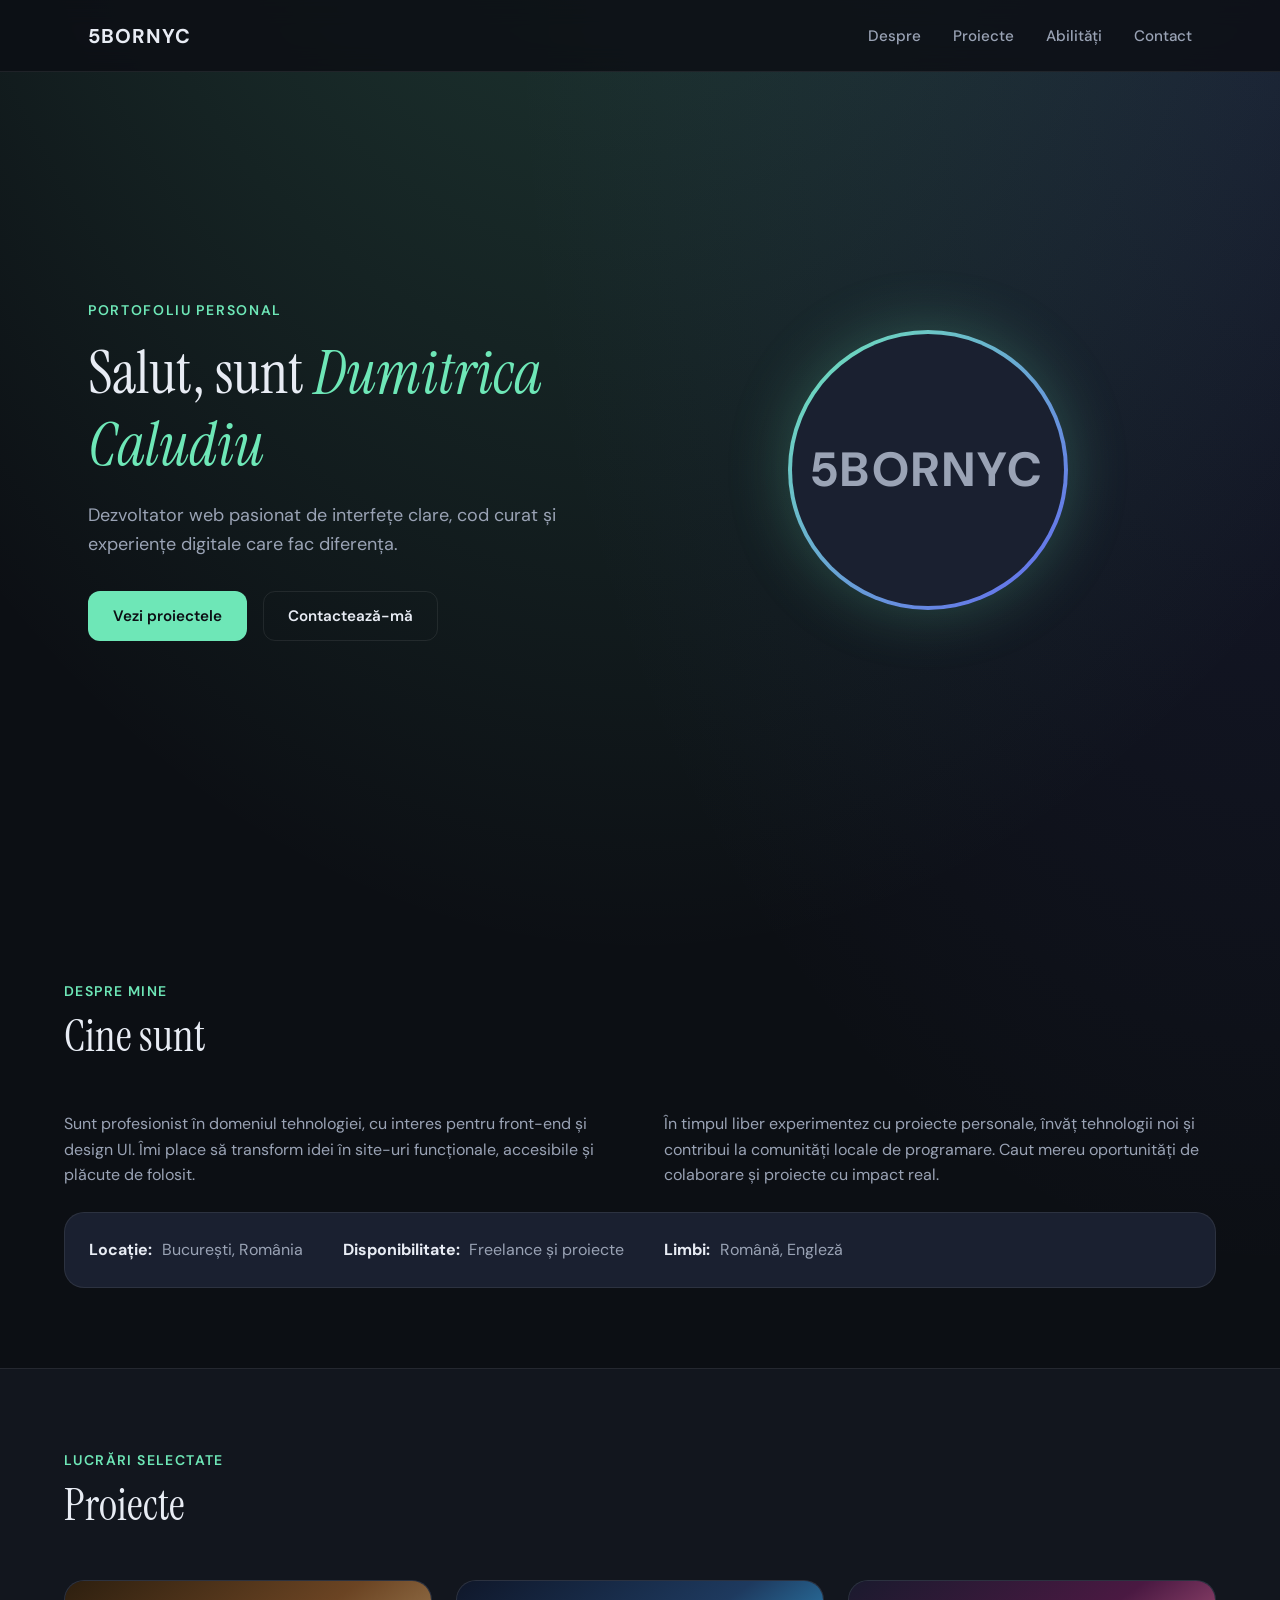
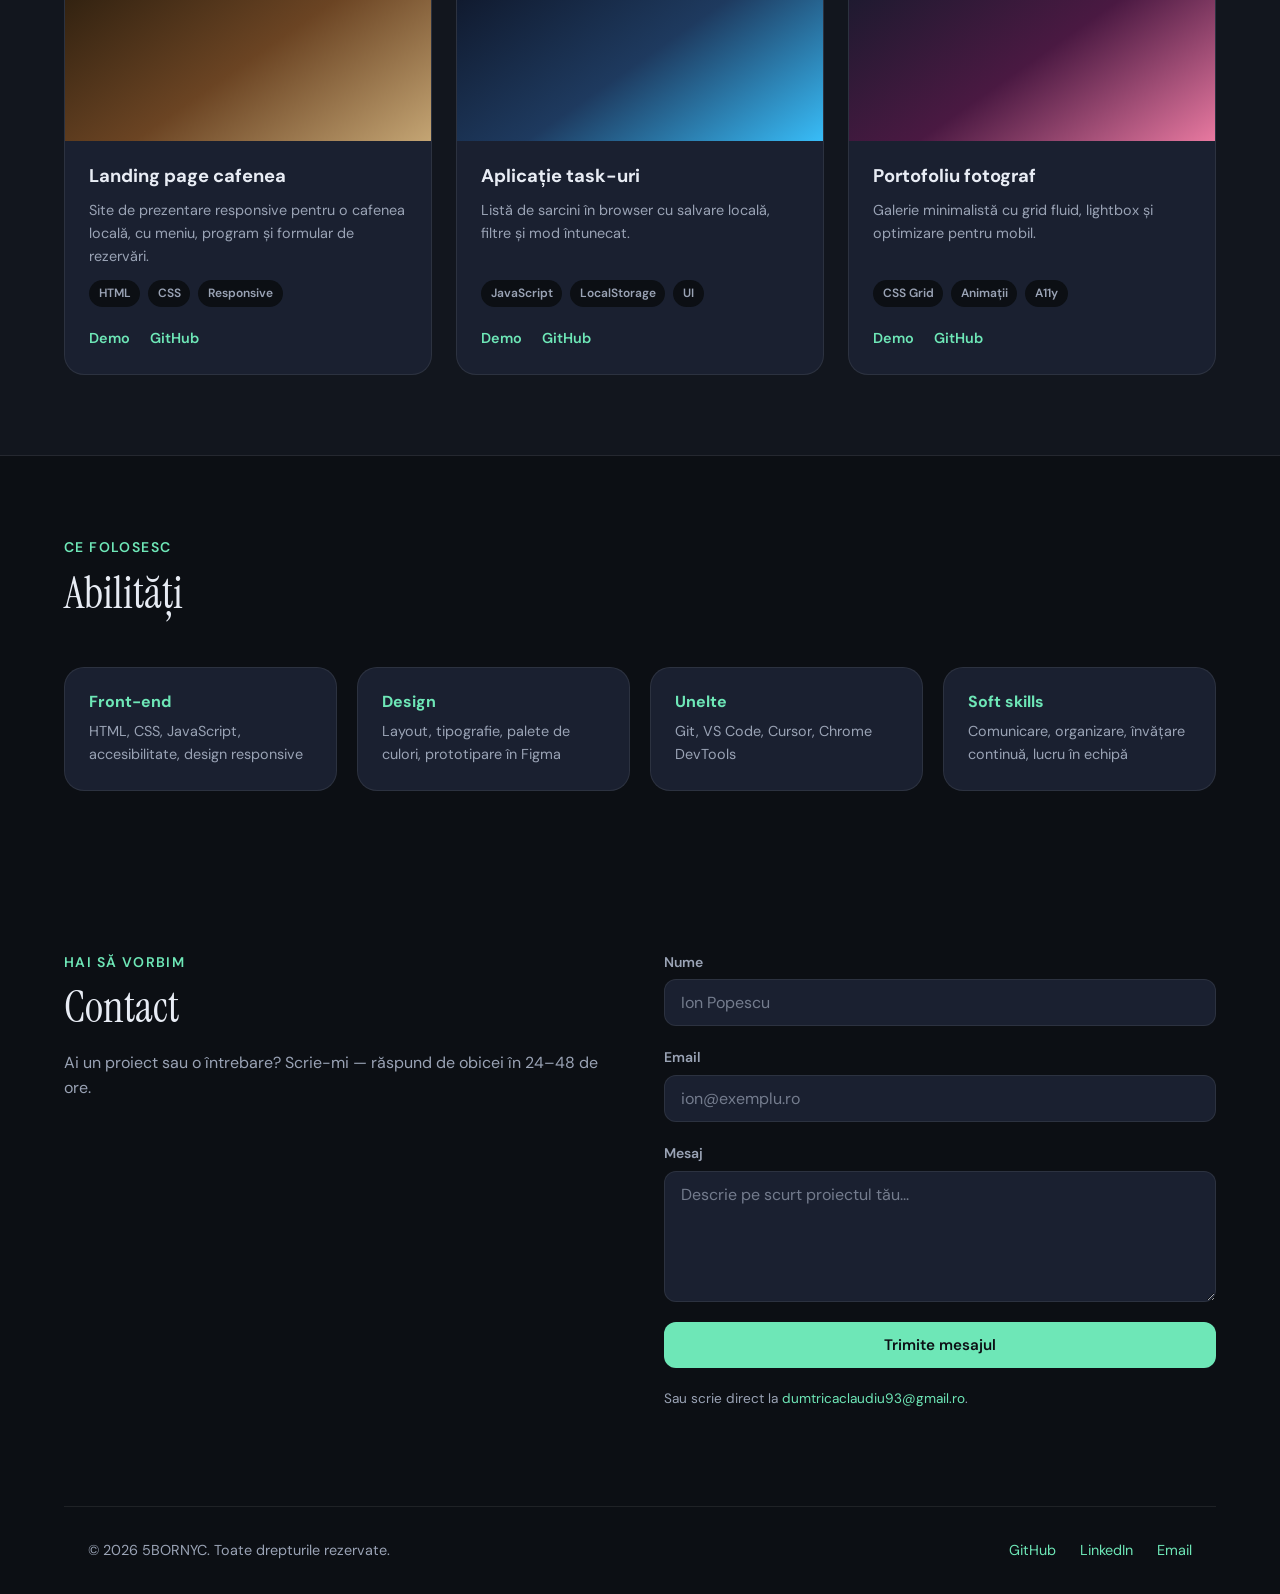
==== index.html @ 917e3f23 "Add files via upload" ====
<!DOCTYPE html>
<html lang="ro">
  <head>
    <meta charset="UTF-8" />
    <meta name="viewport" content="width=device-width, initial-scale=1.0" />
    <meta
      name="description"
      content="Portofoliu personal — proiecte, abilități și contact."
    />
    <title>Portofoliu |Dumitrica Claudiu</title>
    <link rel="preconnect" href="https://fonts.googleapis.com" />
    <link rel="preconnect" href="https://fonts.gstatic.com" crossorigin />
    <link
      href="https://fonts.googleapis.com/css2?family=DM+Sans:ital,opsz,wght@0,9..40,400;0,9..40,500;0,9..40,600;0,9..40,700;1,9..40,400&family=Instrument+Serif:ital@0;1&display=swap"
      rel="stylesheet"
    />
    <link rel="stylesheet" href="styles.css" />
  </head>

  <body>
    <a class="skip-link" href="#continut">Sari la conținut</a>

    <header class="site-header">
      <nav class="nav" aria-label="Navigare principală">
        <a class="logo" href="#">5BORNYC</a>
        <input
          class="nav-check"
          type="checkbox"
          id="nav-check"
          aria-hidden="true"
        />
        <label class="nav-toggle" for="nav-check">
          <span class="sr-only">Deschide meniul</span>
          <span class="nav-toggle-bar"></span>
          <span class="nav-toggle-bar"></span>
          <span class="nav-toggle-bar"></span>
        </label>
        <ul class="nav-links" id="meniu-nav">
          <li><a href="#despre">Despre</a></li>
          <li><a href="#proiecte">Proiecte</a></li>
          <li><a href="#abilitati">Abilități</a></li>
          <li><a href="#contact">Contact</a></li>
        </ul>
      </nav>
    </header>

    <main id="continut">
      <section class="hero" aria-labelledby="titlu-hero">
        <div class="hero-content">
          <p class="eyebrow">Portofoliu personal</p>
          <h1 id="titlu-hero">
            Salut, sunt <span class="accent">Dumitrica Caludiu</span>
          </h1>
          <p class="hero-subtitle">
            Dezvoltator web pasionat de interfețe clare, cod curat și experiențe
            digitale care fac diferența.
          </p>
          <div class="hero-actions">
            <a class="btn btn-primary" href="#proiecte">Vezi proiectele</a>
            <a class="btn btn-secondary" href="#contact">Contactează-mă</a>
          </div>
        </div>
        <div class="hero-visual" aria-hidden="true">
          <div class="avatar-ring">
            <div class="avatar-placeholder">
              <span>5BORNYC</span>
            </div>
          </div>
        </div>
      </section>

      <section class="section" id="despre" aria-labelledby="titlu-despre">
        <div class="section-inner">
          <header class="section-header">
            <p class="section-label">Despre mine</p>
            <h2 id="titlu-despre">Cine sunt</h2>
          </header>
          <div class="about-grid">
            <p>
              Sunt profesionist în domeniul tehnologiei, cu interes
              pentru front-end și design UI. Îmi place să transform idei în
              site-uri funcționale, accesibile și plăcute de folosit.
            </p>
            <p>
              În timpul liber experimentez cu proiecte personale, învăț
              tehnologii noi și contribui la comunități locale de programare.
              Caut mereu oportunități de colaborare și proiecte cu impact real.
            </p>
            <ul class="about-facts">
              <li><strong>Locație:</strong> București, România</li>
              <li><strong>Disponibilitate:</strong> Freelance și proiecte</li>
              <li><strong>Limbi:</strong> Română, Engleză</li>
            </ul>
          </div>
        </div>
      </section>

      <section
        class="section section-alt"
        id="proiecte"
        aria-labelledby="titlu-proiecte"
      >
        <div class="section-inner">
          <header class="section-header">
            <p class="section-label">Lucrări selectate</p>
            <h2 id="titlu-proiecte">Proiecte</h2>
          </header>
          <div class="projects-grid">
            <article class="project-card">
              <div class="project-thumb project-thumb-1" role="img" aria-label="Previzualizare proiect cafenea"></div>
              <div class="project-body">
                <h3>Landing page cafenea</h3>
                <p>
                  Site de prezentare responsive pentru o cafenea locală, cu
                  meniu, program și formular de rezervări.
                </p>
                <ul class="tag-list">
                  <li>HTML</li>
                  <li>CSS</li>
                  <li>Responsive</li>
                </ul>
                <div class="project-links">
                  <a href="#">Demo</a>
                  <a href="#">GitHub</a>
                </div>
              </div>
            </article>

            <article class="project-card">
              <div class="project-thumb project-thumb-2" role="img" aria-label="Previzualizare aplicație task-uri"></div>
              <div class="project-body">
                <h3>Aplicație task-uri</h3>
                <p>
                  Listă de sarcini în browser cu salvare locală, filtre și mod
                  întunecat.
                </p>
                <ul class="tag-list">
                  <li>JavaScript</li>
                  <li>LocalStorage</li>
                  <li>UI</li>
                </ul>
                <div class="project-links">
                  <a href="#">Demo</a>
                  <a href="#">GitHub</a>
                </div>
              </div>
            </article>

            <article class="project-card">
              <div class="project-thumb project-thumb-3" role="img" aria-label="Previzualizare portofoliu fotograf"></div>
              <div class="project-body">
                <h3>Portofoliu fotograf</h3>
                <p>
                  Galerie minimalistă cu grid fluid, lightbox și optimizare
                  pentru mobil.
                </p>
                <ul class="tag-list">
                  <li>CSS Grid</li>
                  <li>Animații</li>
                  <li>A11y</li>
                </ul>
                <div class="project-links">
                  <a href="#">Demo</a>
                  <a href="#">GitHub</a>
                </div>
              </div>
            </article>
          </div>
        </div>
      </section>

      <section class="section" id="abilitati" aria-labelledby="titlu-abilitati">
        <div class="section-inner">
          <header class="section-header">
            <p class="section-label">Ce folosesc</p>
            <h2 id="titlu-abilitati">Abilități</h2>
          </header>
          <ul class="skills-grid">
            <li class="skill-card">
              <h3>Front-end</h3>
              <p>HTML, CSS, JavaScript, accesibilitate, design responsive</p>
            </li>
            <li class="skill-card">
              <h3>Design</h3>
              <p>Layout, tipografie, palete de culori, prototipare în Figma</p>
            </li>
            <li class="skill-card">
              <h3>Unelte</h3>
              <p>Git, VS Code, Cursor, Chrome DevTools</p>
            </li>
            <li class="skill-card">
              <h3>Soft skills</h3>
              <p>Comunicare, organizare, învățare continuă, lucru în echipă</p>
            </li>
          </ul>
        </div>
      </section>

      <section
        class="section section-contact"
        id="contact"
        aria-labelledby="titlu-contact"
      >
        <div class="section-inner contact-inner">
          <header class="section-header">
            <p class="section-label">Hai să vorbim</p>
            <h2 id="titlu-contact">Contact</h2>
            <p class="contact-intro">
              Ai un proiect sau o întrebare? Scrie-mi — răspund de obicei în
              24–48 de ore.
            </p>
          </header>
          <form class="contact-form" action="mailto:email@exemplu.ro" method="post" enctype="text/plain">
            <div class="form-row">
              <label for="nume">Nume</label>
              <input
                id="nume"
                name="nume"
                type="text"
                autocomplete="name"
                required
                placeholder="Ion Popescu"
              />
            </div>
            <div class="form-row">
              <label for="email">Email</label>
              <input
                id="email"
                name="email"
                type="email"
                autocomplete="email"
                required
                placeholder="ion@exemplu.ro"
              />
            </div>
            <div class="form-row">
              <label for="mesaj">Mesaj</label>
              <textarea
                id="mesaj"
                name="mesaj"
                rows="5"
                required
                placeholder="Descrie pe scurt proiectul tău..."
              ></textarea>
            </div>
            <button class="btn btn-primary" type="submit">
              Trimite mesajul
            </button>
            <p class="form-note">
              Sau scrie direct la
              <a href="mailto:email@exemplu.ro">dumtricaclaudiu93@gmail.ro</a>.
            </p>
          </form>
        </div>
      </section>
    </main>

    <footer class="site-footer">
      <p>© 2026 5BORNYC. Toate drepturile rezervate.</p>
      <ul class="footer-links">
        <li>
          <a href="https://github.com" target="_blank" rel="noopener noreferrer">GitHub</a>
        </li>
        <li>
          <a href="https://linkedin.com" target="_blank" rel="noopener noreferrer">LinkedIn</a>
        </li>
        <li><a href="mailto:email@exemplu.ro">Email</a></li>
      </ul>
    </footer>
  </body>
</html>
---- styles.css ----
/* --- Variabile & reset --- */
:root {
  --bg: #0c0f14;
  --bg-alt: #12161e;
  --surface: #1a2030;
  --surface-hover: #222a3d;
  --text: #e8ecf4;
  --text-muted: #9aa3b5;
  --accent: #6ee7b7;
  --accent-dim: #34d399;
  --accent-glow: rgba(110, 231, 183, 0.25);
  --border: rgba(255, 255, 255, 0.08);
  --radius: 12px;
  --radius-lg: 20px;
  --font-sans: "DM Sans", system-ui, sans-serif;
  --font-serif: "Instrument Serif", Georgia, serif;
  --header-h: 4.5rem;
  --max-width: 72rem;
  --transition: 0.2s ease;
}

*,
*::before,
*::after {
  box-sizing: border-box;
}

html {
  scroll-behavior: smooth;
}

body {
  margin: 0;
  font-family: var(--font-sans);
  font-size: 1rem;
  line-height: 1.6;
  color: var(--text);
  background: var(--bg);
  background-image:
    radial-gradient(ellipse 80% 50% at 50% -20%, var(--accent-glow), transparent),
    radial-gradient(ellipse 60% 40% at 100% 0%, rgba(99, 102, 241, 0.12), transparent);
}

img {
  max-width: 100%;
  display: block;
}

a {
  color: var(--accent);
  text-decoration: none;
  transition: color var(--transition);
}

a:hover {
  color: var(--accent-dim);
}

ul {
  list-style: none;
  margin: 0;
  padding: 0;
}

h1,
h2,
h3 {
  margin: 0;
  line-height: 1.2;
}

p {
  margin: 0;
}

.sr-only {
  position: absolute;
  width: 1px;
  height: 1px;
  padding: 0;
  margin: -1px;
  overflow: hidden;
  clip: rect(0, 0, 0, 0);
  white-space: nowrap;
  border: 0;
}

.skip-link {
  position: absolute;
  top: -100%;
  left: 1rem;
  z-index: 200;
  padding: 0.5rem 1rem;
  background: var(--accent);
  color: var(--bg);
  border-radius: var(--radius);
  font-weight: 600;
}

.skip-link:focus {
  top: 1rem;
}

/* --- Header & nav --- */
.site-header {
  position: sticky;
  top: 0;
  z-index: 100;
  height: var(--header-h);
  background: rgba(12, 15, 20, 0.85);
  backdrop-filter: blur(12px);
  border-bottom: 1px solid var(--border);
}

.nav {
  display: flex;
  align-items: center;
  justify-content: space-between;
  max-width: var(--max-width);
  margin: 0 auto;
  padding: 0 1.5rem;
  height: 100%;
}

.logo {
  font-weight: 700;
  font-size: 1.25rem;
  color: var(--text);
  letter-spacing: 0.05em;
}

.logo:hover {
  color: var(--accent);
}

.nav-check {
  position: absolute;
  opacity: 0;
  pointer-events: none;
}

.nav-toggle {
  display: none;
  flex-direction: column;
  justify-content: center;
  gap: 5px;
  width: 2.5rem;
  height: 2.5rem;
  padding: 0;
  border: none;
  background: transparent;
  cursor: pointer;
}

.nav-toggle-bar {
  display: block;
  width: 1.5rem;
  height: 2px;
  background: var(--text);
  border-radius: 2px;
  transition: transform var(--transition), opacity var(--transition);
}

.nav-links {
  display: flex;
  gap: 2rem;
}

.nav-links a {
  color: var(--text-muted);
  font-weight: 500;
  font-size: 0.95rem;
}

.nav-links a:hover {
  color: var(--text);
}

/* --- Butoane --- */
.btn {
  display: inline-flex;
  align-items: center;
  justify-content: center;
  padding: 0.75rem 1.5rem;
  font-family: inherit;
  font-size: 0.95rem;
  font-weight: 600;
  border-radius: var(--radius);
  border: 1px solid transparent;
  cursor: pointer;
  transition:
    background var(--transition),
    color var(--transition),
    border-color var(--transition),
    transform var(--transition);
}

.btn-primary {
  background: var(--accent);
  color: var(--bg);
}

.btn-primary:hover {
  background: var(--accent-dim);
  color: var(--bg);
  transform: translateY(-1px);
}

.btn-secondary {
  background: transparent;
  color: var(--text);
  border-color: var(--border);
}

.btn-secondary:hover {
  border-color: var(--accent);
  color: var(--accent);
}

/* --- Hero --- */
.hero {
  display: grid;
  grid-template-columns: 1fr 1fr;
  gap: 3rem;
  align-items: center;
  max-width: var(--max-width);
  margin: 0 auto;
  padding: 4rem 1.5rem 6rem;
  min-height: calc(100vh - var(--header-h));
}

.eyebrow {
  font-size: 0.875rem;
  font-weight: 600;
  text-transform: uppercase;
  letter-spacing: 0.12em;
  color: var(--accent);
  margin-bottom: 1rem;
}

.hero h1 {
  font-family: var(--font-serif);
  font-size: clamp(2.5rem, 5vw, 3.75rem);
  font-weight: 400;
  margin-bottom: 1.25rem;
}

.hero h1 .accent {
  font-style: italic;
  color: var(--accent);
}

.hero-subtitle {
  font-size: 1.125rem;
  color: var(--text-muted);
  max-width: 32rem;
  margin-bottom: 2rem;
}

.hero-actions {
  display: flex;
  flex-wrap: wrap;
  gap: 1rem;
}

.hero-visual {
  display: flex;
  justify-content: center;
  align-items: center;
}

.avatar-ring {
  width: min(280px, 70vw);
  aspect-ratio: 1;
  border-radius: 50%;
  padding: 4px;
  background: linear-gradient(135deg, var(--accent), #6366f1);
  box-shadow: 0 0 60px var(--accent-glow);
}

.avatar-placeholder {
  width: 100%;
  height: 100%;
  border-radius: 50%;
  background: var(--surface);
  display: flex;
  align-items: center;
  justify-content: center;
  font-size: 3rem;
  font-weight: 700;
  color: var(--text-muted);
  letter-spacing: 0.05em;
}

/* --- Secțiuni --- */
.section {
  padding: 5rem 1.5rem;
}

.section-alt {
  background: var(--bg-alt);
  border-block: 1px solid var(--border);
}

.section-inner {
  max-width: var(--max-width);
  margin: 0 auto;
}

.section-header {
  margin-bottom: 3rem;
  max-width: 36rem;
}

.section-label {
  font-size: 0.875rem;
  font-weight: 600;
  text-transform: uppercase;
  letter-spacing: 0.1em;
  color: var(--accent);
  margin-bottom: 0.5rem;
}

.section-header h2 {
  font-family: var(--font-serif);
  font-size: clamp(2rem, 4vw, 2.75rem);
  font-weight: 400;
}

/* --- Despre --- */
.about-grid {
  display: grid;
  grid-template-columns: 1fr 1fr;
  gap: 1.5rem 3rem;
}

.about-grid p {
  color: var(--text-muted);
}

.about-facts {
  grid-column: 1 / -1;
  display: flex;
  flex-wrap: wrap;
  gap: 1.5rem 2.5rem;
  padding: 1.5rem;
  background: var(--surface);
  border-radius: var(--radius-lg);
  border: 1px solid var(--border);
}

.about-facts li {
  color: var(--text-muted);
}

.about-facts strong {
  color: var(--text);
  margin-right: 0.35rem;
}

/* --- Proiecte --- */
.projects-grid {
  display: grid;
  grid-template-columns: repeat(3, 1fr);
  gap: 1.5rem;
}

.project-card {
  display: flex;
  flex-direction: column;
  background: var(--surface);
  border-radius: var(--radius-lg);
  border: 1px solid var(--border);
  overflow: hidden;
  transition:
    transform var(--transition),
    border-color var(--transition),
    box-shadow var(--transition);
}

.project-card:hover {
  transform: translateY(-4px);
  border-color: rgba(110, 231, 183, 0.3);
  box-shadow: 0 12px 40px rgba(0, 0, 0, 0.35);
}

.project-thumb {
  height: 10rem;
  background-size: cover;
  background-position: center;
}

.project-thumb-1 {
  background-image: linear-gradient(145deg, #2d1f0f 0%, #6b4423 50%, #c4a574 100%);
}

.project-thumb-2 {
  background-image: linear-gradient(145deg, #0f172a 0%, #1e3a5f 50%, #38bdf8 100%);
}

.project-thumb-3 {
  background-image: linear-gradient(145deg, #1a1a2e 0%, #4a1942 50%, #e879a0 100%);
}

.project-body {
  padding: 1.5rem;
  display: flex;
  flex-direction: column;
  flex: 1;
  gap: 0.75rem;
}

.project-body h3 {
  font-size: 1.15rem;
}

.project-body p {
  font-size: 0.9rem;
  color: var(--text-muted);
  flex: 1;
}

.tag-list {
  display: flex;
  flex-wrap: wrap;
  gap: 0.5rem;
}

.tag-list li {
  font-size: 0.75rem;
  font-weight: 600;
  padding: 0.25rem 0.6rem;
  background: var(--bg);
  border-radius: 999px;
  color: var(--text-muted);
}

.project-links {
  display: flex;
  gap: 1.25rem;
  margin-top: 0.5rem;
}

.project-links a {
  font-weight: 600;
  font-size: 0.9rem;
}

/* --- Abilități --- */
.skills-grid {
  display: grid;
  grid-template-columns: repeat(4, 1fr);
  gap: 1.25rem;
}

.skill-card {
  padding: 1.5rem;
  background: var(--surface);
  border: 1px solid var(--border);
  border-radius: var(--radius-lg);
  transition: border-color var(--transition);
}

.skill-card:hover {
  border-color: rgba(110, 231, 183, 0.35);
}

.skill-card h3 {
  font-size: 1rem;
  margin-bottom: 0.5rem;
  color: var(--accent);
}

.skill-card p {
  font-size: 0.9rem;
  color: var(--text-muted);
}

/* --- Contact --- */
.section-contact {
  padding-bottom: 6rem;
}

.contact-inner {
  display: grid;
  grid-template-columns: 1fr 1fr;
  gap: 3rem;
  align-items: start;
}

.contact-intro {
  color: var(--text-muted);
  margin-top: 1rem;
}

.contact-form {
  display: flex;
  flex-direction: column;
  gap: 1.25rem;
}

.form-row {
  display: flex;
  flex-direction: column;
  gap: 0.4rem;
}

.form-row label {
  font-size: 0.875rem;
  font-weight: 600;
  color: var(--text-muted);
}

.form-row input,
.form-row textarea {
  font-family: inherit;
  font-size: 1rem;
  padding: 0.75rem 1rem;
  background: var(--surface);
  border: 1px solid var(--border);
  border-radius: var(--radius);
  color: var(--text);
  transition: border-color var(--transition);
}

.form-row input::placeholder,
.form-row textarea::placeholder {
  color: var(--text-muted);
  opacity: 0.7;
}

.form-row input:focus,
.form-row textarea:focus {
  outline: none;
  border-color: var(--accent);
}

.form-row textarea {
  resize: vertical;
  min-height: 8rem;
}

.form-note {
  font-size: 0.85rem;
  color: var(--text-muted);
}

/* --- Footer --- */
.site-footer {
  display: flex;
  flex-wrap: wrap;
  align-items: center;
  justify-content: space-between;
  gap: 1rem;
  max-width: var(--max-width);
  margin: 0 auto;
  padding: 2rem 1.5rem;
  border-top: 1px solid var(--border);
  font-size: 0.9rem;
  color: var(--text-muted);
}

.footer-links {
  display: flex;
  gap: 1.5rem;
}

/* --- Responsive --- */
@media (max-width: 900px) {
  .hero {
    grid-template-columns: 1fr;
    text-align: center;
    padding-top: 2rem;
  }

  .hero-subtitle {
    margin-inline: auto;
  }

  .hero-actions {
    justify-content: center;
  }

  .hero-visual {
    order: -1;
  }

  .about-grid {
    grid-template-columns: 1fr;
  }

  .projects-grid {
    grid-template-columns: 1fr;
  }

  .skills-grid {
    grid-template-columns: repeat(2, 1fr);
  }

  .contact-inner {
    grid-template-columns: 1fr;
  }
}

@media (max-width: 640px) {
  .nav-toggle {
    display: flex;
  }

  .nav-links {
    position: fixed;
    inset: var(--header-h) 0 auto 0;
    flex-direction: column;
    align-items: center;
    gap: 0;
    padding: 1rem 0 2rem;
    background: var(--bg-alt);
    border-bottom: 1px solid var(--border);
    transform: translateY(-120%);
    opacity: 0;
    pointer-events: none;
    transition:
      transform 0.3s ease,
      opacity 0.3s ease;
  }

  .nav-links li {
    width: 100%;
    text-align: center;
  }

  .nav-links a {
    display: block;
    padding: 1rem 1.5rem;
  }

  .nav-check:checked ~ .nav-links {
    transform: translateY(0);
    opacity: 1;
    pointer-events: auto;
  }

  .nav-check:checked + .nav-toggle .nav-toggle-bar:nth-child(1) {
    transform: translateY(7px) rotate(45deg);
  }

  .nav-check:checked + .nav-toggle .nav-toggle-bar:nth-child(2) {
    opacity: 0;
  }

  .nav-check:checked + .nav-toggle .nav-toggle-bar:nth-child(3) {
    transform: translateY(-7px) rotate(-45deg);
  }

  .skills-grid {
    grid-template-columns: 1fr;
  }

  .site-footer {
    flex-direction: column;
    text-align: center;
  }
}

@media (prefers-reduced-motion: reduce) {
  html {
    scroll-behavior: auto;
  }

  *,
  *::before,
  *::after {
    transition-duration: 0.01ms !important;
  }
}
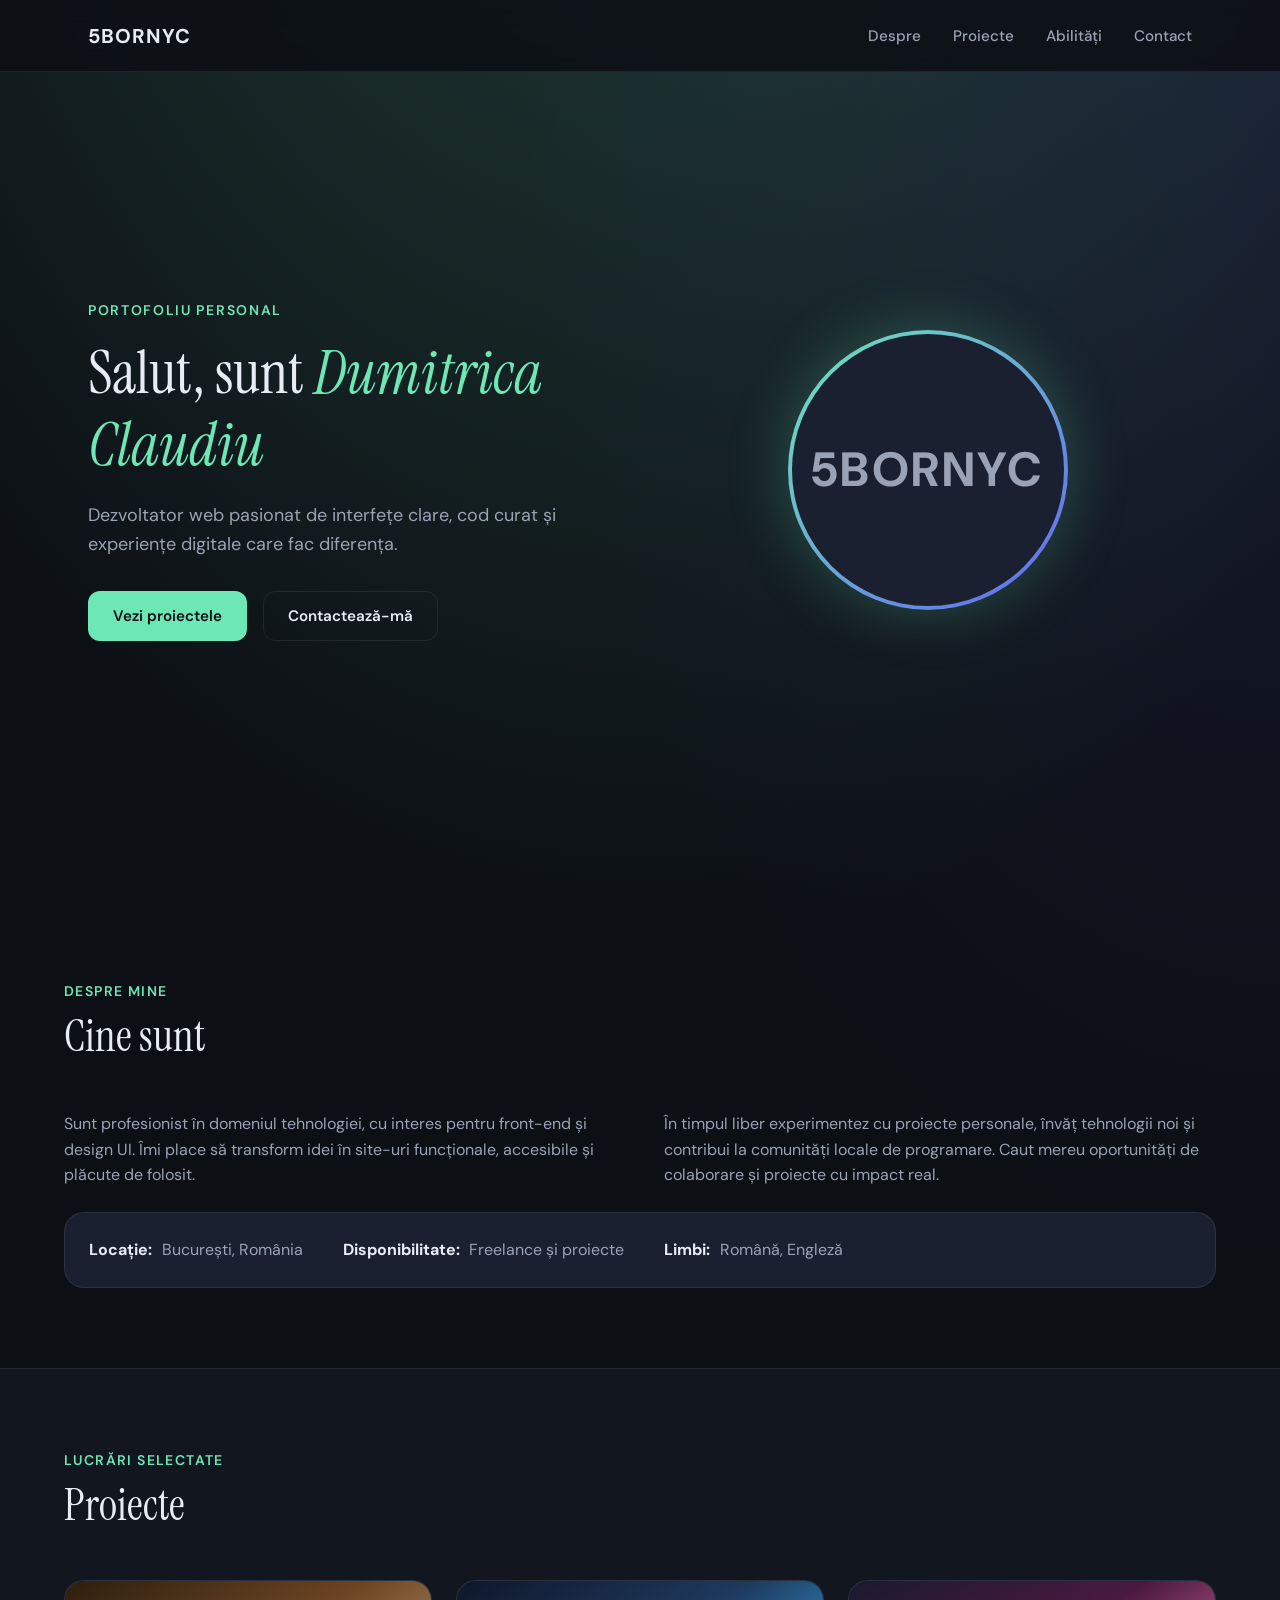
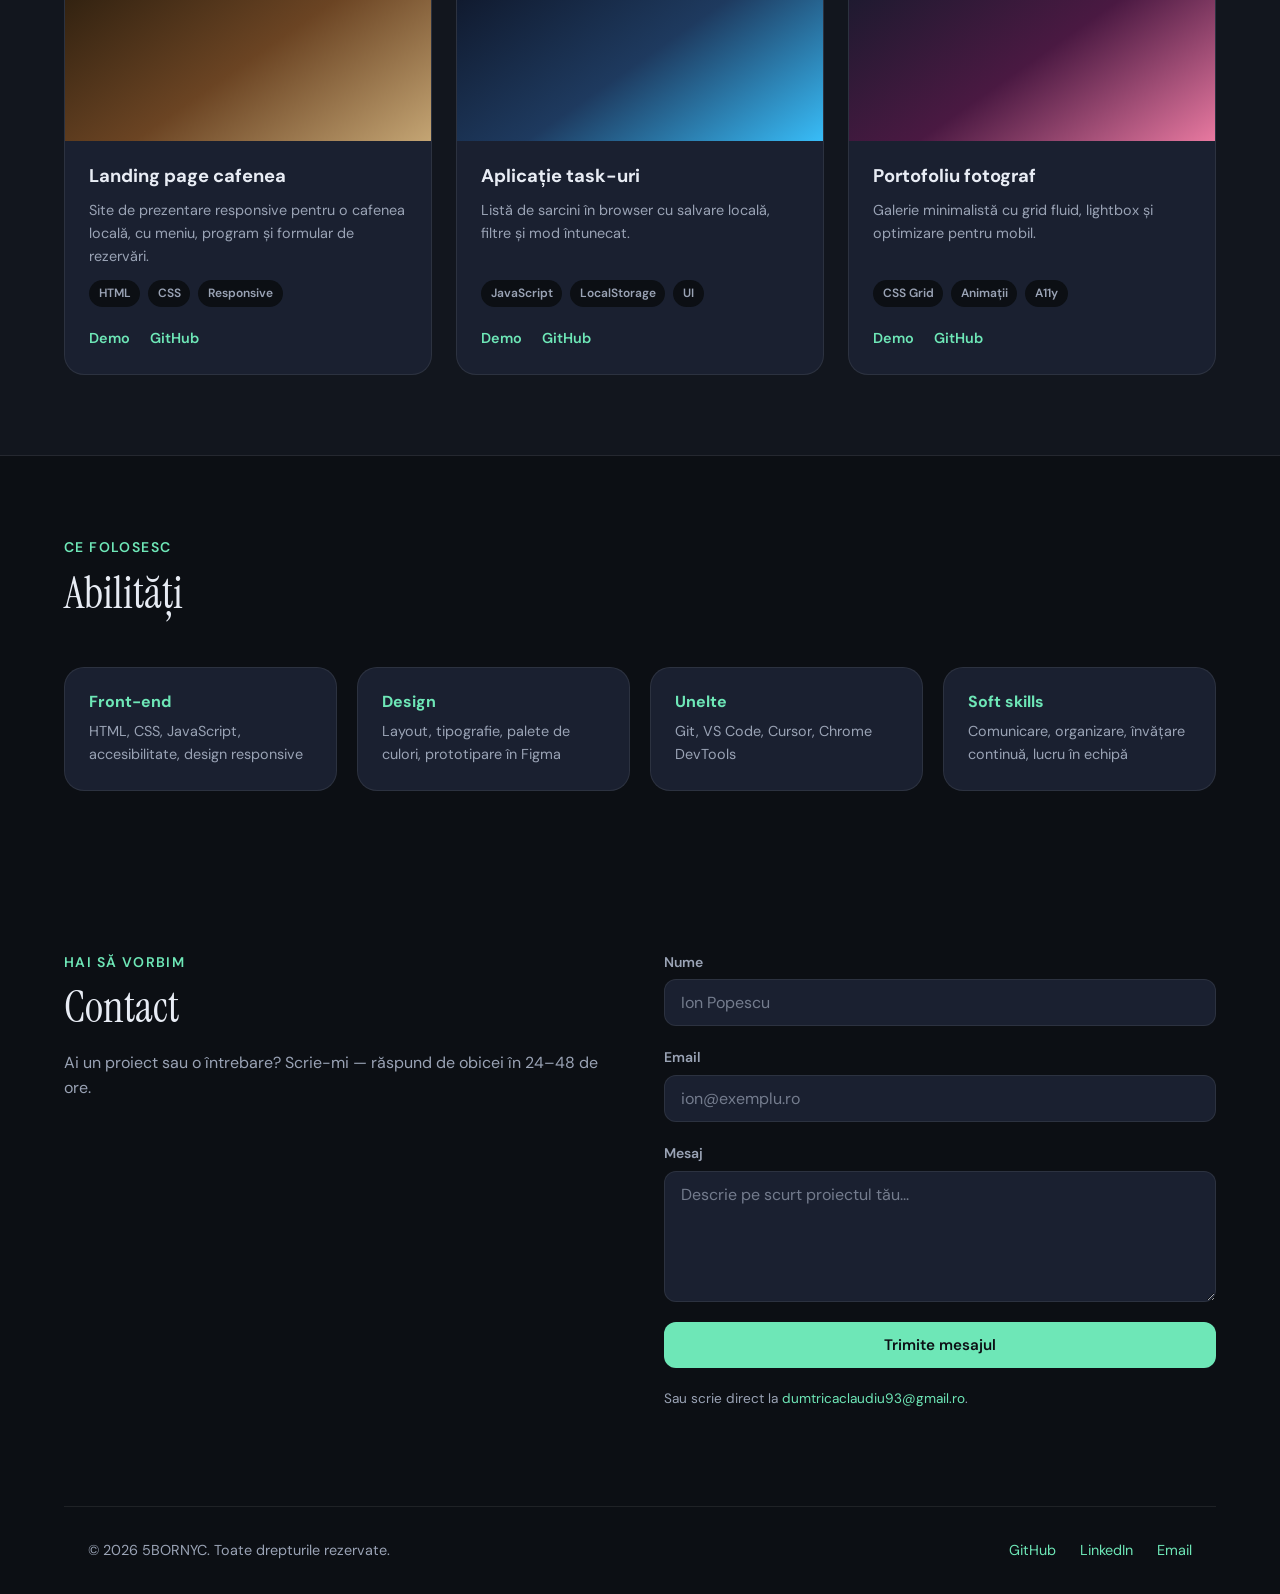
==== commit 44419a91: "Fix typo in name from 'Caludiu' to 'Claudiu'" ====
--- a/index.html
+++ b/index.html
@@ -49,7 +49,7 @@
         <div class="hero-content">
           <p class="eyebrow">Portofoliu personal</p>
           <h1 id="titlu-hero">
-            Salut, sunt <span class="accent">Dumitrica Caludiu</span>
+            Salut, sunt <span class="accent">Dumitrica Claudiu</span>
           </h1>
           <p class="hero-subtitle">
             Dezvoltator web pasionat de interfețe clare, cod curat și experiențe
